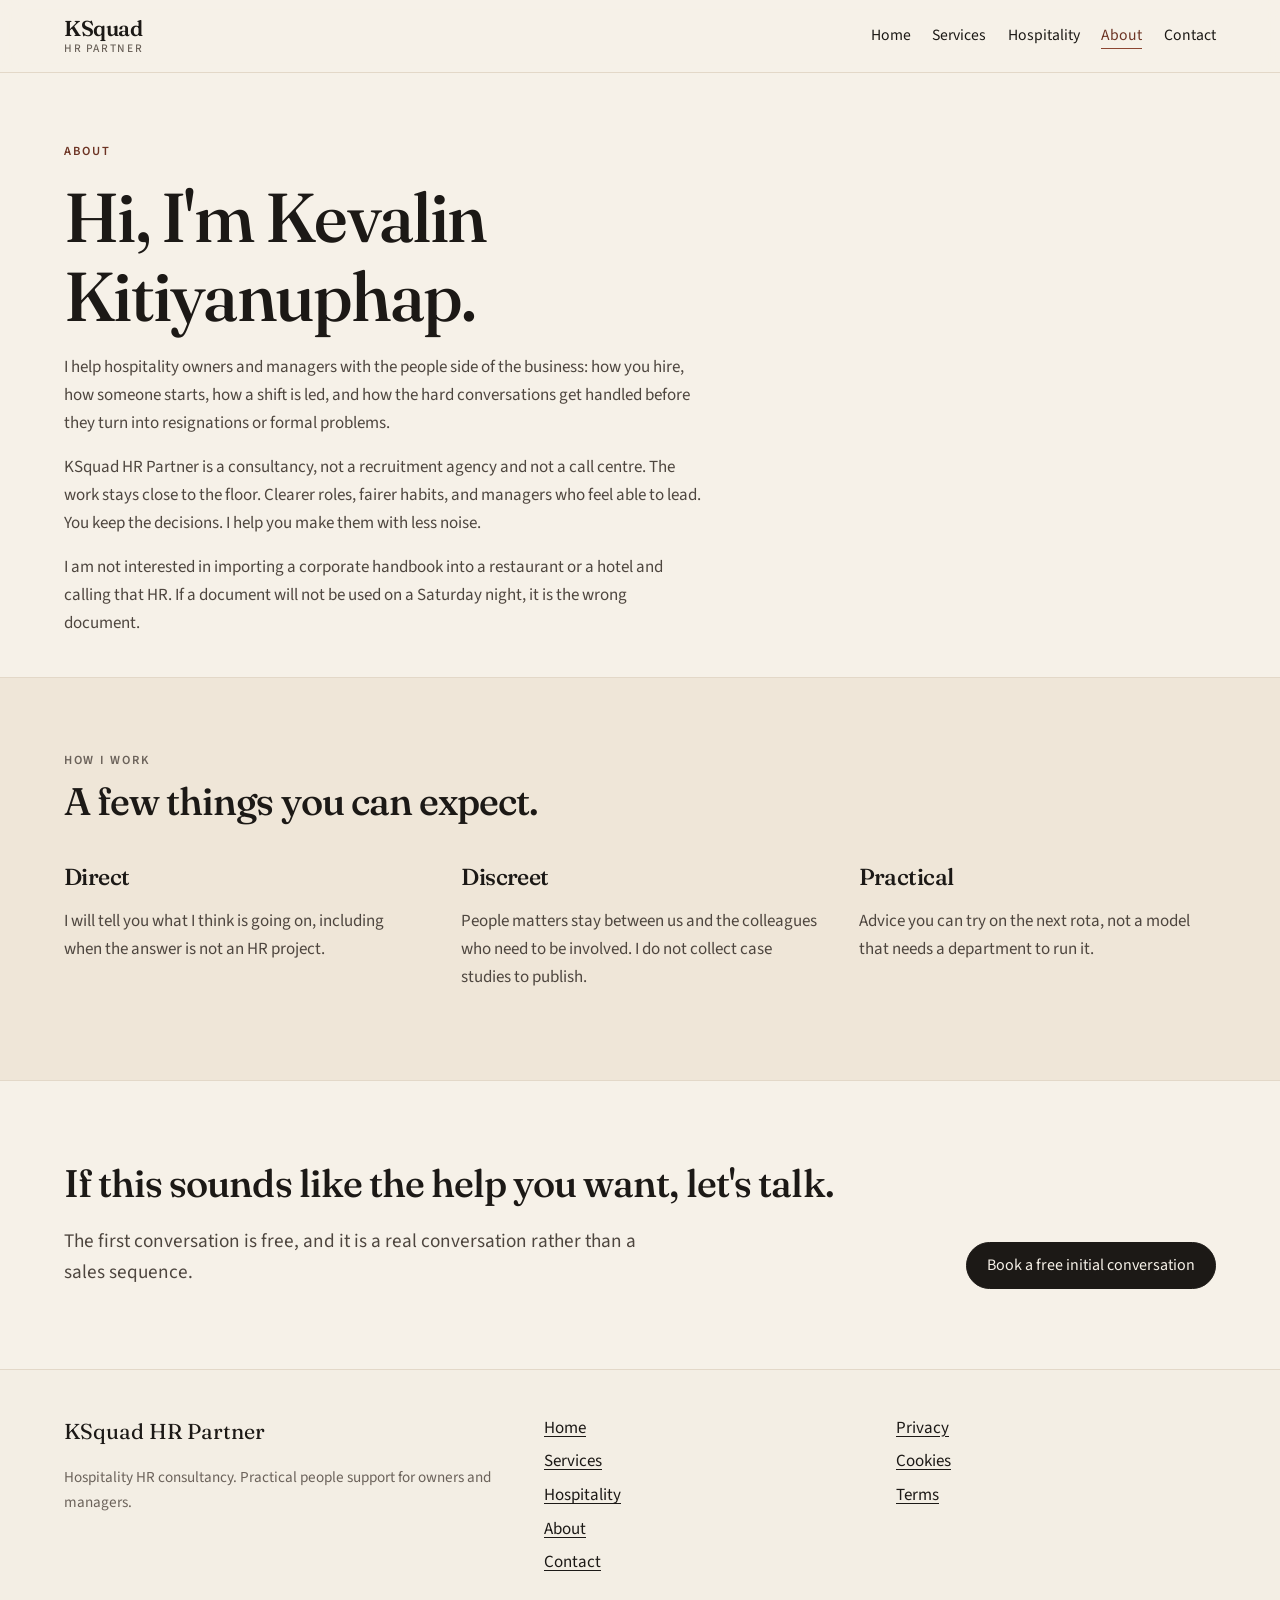
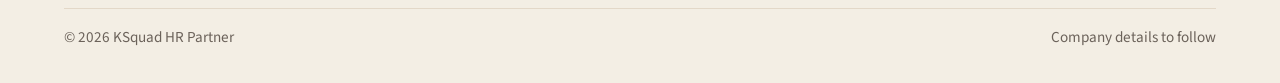
==== about.html @ db749e9b "Publish KSquad HR Partner marketing site Multi-page hospitality HR consultancy site for GitHub Pages" ====
<!DOCTYPE html>
<html lang="en">
<head>
  <meta charset="utf-8">
  <meta name="viewport" content="width=device-width, initial-scale=1">
  <title>About — KSquad HR Partner</title>
  <meta name="description" content="Kevalin Kitiyanuphap, founder of KSquad HR Partner, a hospitality HR consultancy.">
  <link rel="icon" href="favicon.svg" type="image/svg+xml">
  <link rel="preconnect" href="https://fonts.googleapis.com">
  <link rel="preconnect" href="https://fonts.gstatic.com" crossorigin>
  <link href="https://fonts.googleapis.com/css2?family=Fraunces:opsz,wght@9..144,520;9..144,560&family=Source+Sans+3:ital,wght@0,400;0,600;1,400&display=swap" rel="stylesheet">
  <link rel="stylesheet" href="css/styles.css">
</head>
<body>
<a class="skip" href="#content">Skip to content</a>
<header class="site-header">
  <div class="wrap header-inner">
    <a class="brand" href="index.html">KSquad <span>HR Partner</span></a>
    <button class="nav-toggle" type="button" aria-expanded="false" aria-controls="site-nav">Menu</button>
    <nav id="site-nav" class="site-nav" aria-label="Primary">
      <a href="index.html">Home</a>
      <a href="services.html">Services</a>
      <a href="hospitality.html">Hospitality</a>
      <a href="about.html" aria-current="page">About</a>
      <a href="contact.html">Contact</a>
    </nav>
  </div>
</header>
<main id="content">

<section class="page-hero">
  <div class="wrap">
    <p class="eyebrow">About</p>
    <h1>Hi, I'm Kevalin Kitiyanuphap.</h1>
    <div class="prose">
      <p>I help hospitality owners and managers with the people side of the business: how you hire, how someone starts, how a shift is led, and how the hard conversations get handled before they turn into resignations or formal problems.</p>
      <p>KSquad HR Partner is a consultancy, not a recruitment agency and not a call centre. The work stays close to the floor. Clearer roles, fairer habits, and managers who feel able to lead. You keep the decisions. I help you make them with less noise.</p>
      <p>I am not interested in importing a corporate handbook into a restaurant or a hotel and calling that HR. If a document will not be used on a Saturday night, it is the wrong document.</p>
    </div>
  </div>
</section>
<section class="section band">
  <div class="wrap">
    <p class="kicker">How I work</p>
    <h2>A few things you can expect.</h2>
    <div class="grid-3">
      <article class="card">
        <h3>Direct</h3>
        <p>I will tell you what I think is going on, including when the answer is not an HR project.</p>
      </article>
      <article class="card">
        <h3>Discreet</h3>
        <p>People matters stay between us and the colleagues who need to be involved. I do not collect case studies to publish.</p>
      </article>
      <article class="card">
        <h3>Practical</h3>
        <p>Advice you can try on the next rota, not a model that needs a department to run it.</p>
      </article>
    </div>
  </div>
</section>
<section class="close">
  <div class="wrap">
    <div>
      <h2>If this sounds like the help you want, let's talk.</h2>
      <p class="lede">The first conversation is free, and it is a real conversation rather than a sales sequence.</p>
    </div>
    <a class="btn btn-primary" href="contact.html">Book a free initial conversation</a>
  </div>
</section>

</main>
<footer class="site-footer">
  <div class="wrap footer-grid">
    <div>
      <p class="footer-brand">KSquad HR Partner</p>
      <p class="note">Hospitality HR consultancy. Practical people support for owners and managers.</p>
    </div>
    <nav aria-label="Footer">
      <a href="index.html">Home</a>
      <a href="services.html">Services</a>
      <a href="hospitality.html">Hospitality</a>
      <a href="about.html">About</a>
      <a href="contact.html">Contact</a>
    </nav>
    <nav aria-label="Legal">
      <a href="privacy.html">Privacy</a>
      <a href="cookies.html">Cookies</a>
      <a href="terms.html">Terms</a>
    </nav>
  </div>
  <div class="wrap footer-base">
    <p>© 2026 KSquad HR Partner</p>
    <p>Company details to follow</p>
  </div>
</footer>
<script src="js/site.js"></script>
</body>
</html>
---- css/styles.css ----
:root {
  --cream: #f6f1e8;
  --cream-deep: #efe6d8;
  --paper: #fffcf7;
  --ink: #1c1916;
  --ink-soft: #4e463f;
  --muted: #6b625a;
  --line: #e3d8c8;
  --accent: #8c4632;
  --accent-deep: #6d3424;
  --header: 4.5rem;
  --wrap: 72rem;
  --serif: "Fraunces", "Iowan Old Style", Palatino, "Palatino Linotype", serif;
  --sans: "Source Sans 3", "Segoe UI", Helvetica, Arial, sans-serif;
}

*,
*::before,
*::after { box-sizing: border-box; }

html { scroll-behavior: smooth; }

body {
  margin: 0;
  background: var(--cream);
  color: var(--ink);
  font-family: var(--sans);
  font-size: 1.0625rem;
  line-height: 1.65;
  font-weight: 400;
}

img { max-width: 100%; }

a { color: var(--accent-deep); text-underline-offset: 0.18em; }

a:hover { color: var(--accent); }

:focus-visible {
  outline: 2px solid var(--accent);
  outline-offset: 3px;
}

.skip {
  position: absolute;
  left: 1rem;
  top: -4rem;
  background: var(--ink);
  color: var(--cream);
  padding: 0.6rem 0.9rem;
  z-index: 20;
}

.skip:focus { top: 0.6rem; color: var(--cream); }

.wrap {
  width: min(var(--wrap), calc(100% - 2.5rem));
  margin-inline: auto;
}

.site-header {
  position: sticky;
  top: 0;
  z-index: 10;
  background: rgba(246, 241, 232, 0.92);
  backdrop-filter: blur(10px);
  border-bottom: 1px solid var(--line);
}

.header-inner {
  min-height: var(--header);
  display: flex;
  align-items: center;
  justify-content: space-between;
  gap: 1.5rem;
}

.brand {
  color: var(--ink);
  text-decoration: none;
  font-family: var(--serif);
  font-weight: 560;
  font-size: 1.35rem;
  letter-spacing: -0.02em;
  line-height: 1.1;
}

.brand span {
  display: block;
  font-family: var(--sans);
  font-weight: 500;
  font-size: 0.72rem;
  letter-spacing: 0.14em;
  text-transform: uppercase;
  color: var(--muted);
  margin-top: 0.15rem;
}

.nav-toggle {
  display: none;
  background: transparent;
  border: 1px solid var(--ink);
  color: var(--ink);
  font: inherit;
  font-size: 0.95rem;
  padding: 0.4rem 0.75rem;
  border-radius: 999px;
  cursor: pointer;
}

.site-nav {
  display: flex;
  gap: 1.35rem;
  align-items: center;
}

.site-nav a {
  color: var(--ink);
  text-decoration: none;
  font-size: 0.98rem;
}

.site-nav a:hover { color: var(--accent-deep); }

.site-nav a[aria-current="page"] {
  color: var(--accent-deep);
  box-shadow: inset 0 -1px 0 var(--accent);
}

main { display: block; }

.hero {
  padding: 5.5rem 0 4rem;
}

.eyebrow {
  font-size: 0.78rem;
  letter-spacing: 0.16em;
  text-transform: uppercase;
  color: var(--accent-deep);
  margin: 0 0 1rem;
  font-weight: 600;
}

h1, h2, h3 {
  font-family: var(--serif);
  font-weight: 520;
  letter-spacing: -0.025em;
  line-height: 1.15;
  margin: 0;
}

h1 { font-size: clamp(2.5rem, 5.4vw, 4.4rem); max-width: 16ch; }

h2 { font-size: clamp(1.8rem, 3vw, 2.6rem); }

h3 { font-size: 1.45rem; }

.lede {
  font-size: 1.2rem;
  color: var(--ink-soft);
  max-width: 38rem;
  margin: 1.25rem 0 0;
}

.actions {
  display: flex;
  flex-wrap: wrap;
  gap: 0.75rem 1rem;
  margin-top: 2rem;
}

.btn {
  display: inline-flex;
  align-items: center;
  justify-content: center;
  text-decoration: none;
  border-radius: 999px;
  padding: 0.8rem 1.25rem;
  font-size: 1rem;
  line-height: 1.2;
  border: 1px solid var(--ink);
  cursor: pointer;
  font-family: inherit;
}

.btn-primary {
  background: var(--ink);
  color: var(--cream);
}

.btn-primary:hover { background: var(--accent-deep); border-color: var(--accent-deep); color: #fff; }

.btn-ghost {
  background: transparent;
  color: var(--ink);
}

.btn-ghost:hover { background: var(--cream-deep); color: var(--ink); }

.section { padding: 4.5rem 0; }

.section-tight { padding-top: 0; }

.rule {
  border: 0;
  border-top: 1px solid var(--line);
  margin: 0;
}

.band {
  background: var(--cream-deep);
  border-block: 1px solid var(--line);
}

.paper {
  background: var(--paper);
  border-block: 1px solid var(--line);
}

.split {
  display: grid;
  grid-template-columns: 1fr 1.2fr;
  gap: 3rem 4rem;
  align-items: start;
}

.grid-3 {
  display: grid;
  grid-template-columns: repeat(3, 1fr);
  gap: 2rem 2.5rem;
  margin-top: 2.5rem;
}

.grid-2 {
  display: grid;
  grid-template-columns: 1fr 1fr;
  gap: 1.5rem 2.5rem;
  margin-top: 2.25rem;
}

.kicker {
  font-size: 0.78rem;
  letter-spacing: 0.14em;
  text-transform: uppercase;
  color: var(--muted);
  margin: 0 0 0.55rem;
  font-weight: 600;
}

.card h3 { margin-bottom: 0.55rem; }

.card p, .prose p { color: var(--ink-soft); }

.prose { max-width: 40rem; }

.prose p { margin: 1rem 0 0; }

.prose h2 { margin-top: 2.5rem; }

.list {
  margin: 1rem 0 0;
  padding: 0;
  list-style: none;
}

.list li {
  padding: 0.85rem 0;
  border-top: 1px solid var(--line);
  color: var(--ink-soft);
}

.list strong { color: var(--ink); font-weight: 600; }

.steps { margin: 2rem 0 0; padding: 0; list-style: none; counter-reset: step; }

.steps li {
  counter-increment: step;
  display: grid;
  grid-template-columns: auto 1fr;
  gap: 1.25rem;
  padding: 1.35rem 0;
  border-top: 1px solid var(--line);
}

.steps li::before {
  content: counter(step, decimal-leading-zero);
  font-family: var(--serif);
  font-size: 1.35rem;
  color: var(--accent);
  min-width: 2.2rem;
}

.faq { margin-top: 1.5rem; }

.faq details {
  border-top: 1px solid var(--line);
  padding: 1rem 0;
}

.faq details:last-child { border-bottom: 1px solid var(--line); }

.faq summary {
  cursor: pointer;
  font-weight: 600;
  color: var(--ink);
}

.faq details p { margin: 0.7rem 0 0; color: var(--ink-soft); max-width: 42rem; }

.close {
  padding: 5rem 0;
}

.close .wrap {
  display: flex;
  justify-content: space-between;
  align-items: end;
  gap: 2rem;
}

.page-hero { padding: 4.25rem 0 2.5rem; }

.page-hero h1 { max-width: 18ch; }

.service {
  padding: 1.6rem 0;
  border-top: 1px solid var(--line);
}

.service:last-of-type { border-bottom: 1px solid var(--line); }

.service p { margin: 0.45rem 0 0; color: var(--ink-soft); max-width: 40rem; }

form {
  display: grid;
  gap: 1rem;
  margin-top: 1.75rem;
  max-width: 36rem;
}

label { display: grid; gap: 0.35rem; font-weight: 600; font-size: 0.95rem; }

input, textarea {
  font: inherit;
  color: var(--ink);
  background: var(--paper);
  border: 1px solid #d5cbbd;
  border-radius: 0.4rem;
  padding: 0.7rem 0.8rem;
  width: 100%;
}

textarea { min-height: 9rem; resize: vertical; }

.confirm {
  margin-top: 1.25rem;
  padding: 1rem 1.1rem;
  background: var(--paper);
  border: 1px solid var(--line);
  max-width: 36rem;
}

.confirm[hidden] { display: none; }

.contact-links {
  margin-top: 2rem;
  display: grid;
  gap: 0.35rem;
}

.note { color: var(--muted); font-size: 0.95rem; }

.site-footer {
  border-top: 1px solid var(--line);
  padding: 2.75rem 0 2rem;
  background: #f3eee4;
}

.footer-grid {
  display: grid;
  grid-template-columns: 1.4fr 1fr 1fr;
  gap: 2rem;
}

.footer-brand {
  font-family: var(--serif);
  font-size: 1.35rem;
  margin: 0 0 0.4rem;
}

.site-footer nav {
  display: flex;
  flex-direction: column;
  gap: 0.35rem;
}

.site-footer a { color: var(--ink); }

.footer-base {
  display: flex;
  justify-content: space-between;
  gap: 1rem;
  flex-wrap: wrap;
  margin-top: 2rem;
  padding-top: 1rem;
  border-top: 1px solid var(--line);
  color: var(--muted);
  font-size: 0.95rem;
}

.footer-base p { margin: 0; }

@media (max-width: 800px) {
  .nav-toggle { display: inline-flex; }

  .site-nav {
    display: none;
    position: absolute;
    left: 0;
    right: 0;
    top: 100%;
    background: var(--cream);
    border-bottom: 1px solid var(--line);
    flex-direction: column;
    align-items: flex-start;
    padding: 0.75rem 1.25rem 1.1rem;
    gap: 0.7rem;
  }

  .site-nav.is-open { display: flex; }

  .split, .grid-3, .grid-2, .footer-grid, .close .wrap {
    grid-template-columns: 1fr;
    display: grid;
  }

  .hero { padding-top: 3.25rem; }

  h1 { max-width: none; }

  .close .wrap { align-items: start; }
}

@media (prefers-reduced-motion: reduce) {
  html { scroll-behavior: auto; }
}
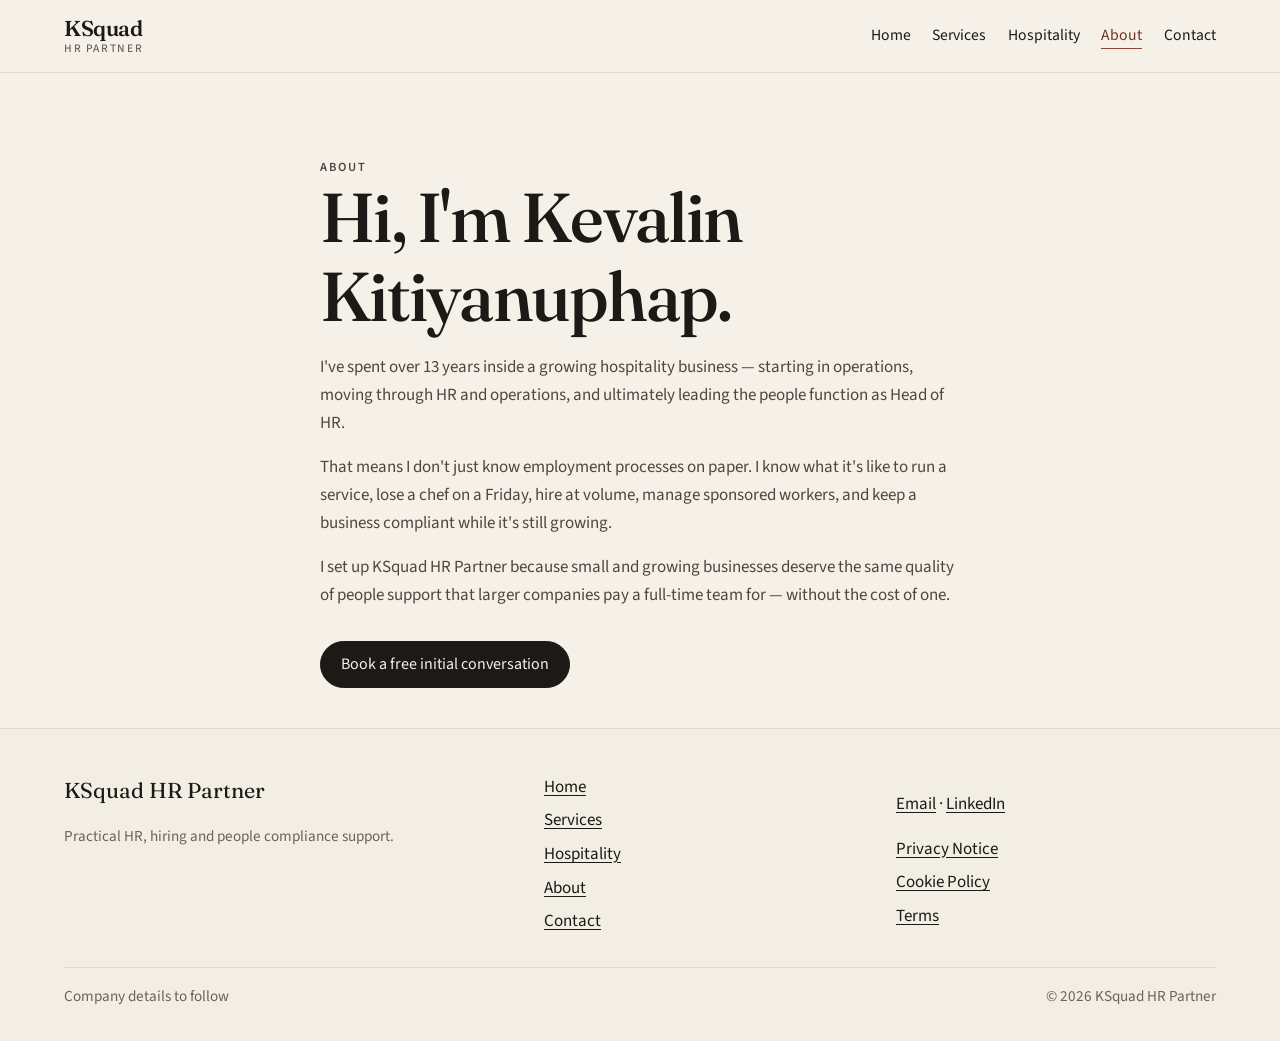
==== commit cd8397fd: "Replace page copy with the brief's exact lines Swap invented marketing text for the supplied headlin" ====
--- a/about.html
+++ b/about.html
@@ -4,7 +4,7 @@
   <meta charset="utf-8">
   <meta name="viewport" content="width=device-width, initial-scale=1">
   <title>About — KSquad HR Partner</title>
-  <meta name="description" content="Kevalin Kitiyanuphap, founder of KSquad HR Partner, a hospitality HR consultancy.">
+  <meta name="description" content="Hi, I'm Kevalin Kitiyanuphap. KSquad HR Partner.">
   <link rel="icon" href="favicon.svg" type="image/svg+xml">
   <link rel="preconnect" href="https://fonts.googleapis.com">
   <link rel="preconnect" href="https://fonts.gstatic.com" crossorigin>
@@ -29,43 +29,15 @@
 <main id="content">
 
 <section class="page-hero">
-  <div class="wrap">
+  <div class="wrap prose">
     <p class="eyebrow">About</p>
     <h1>Hi, I'm Kevalin Kitiyanuphap.</h1>
-    <div class="prose">
-      <p>I help hospitality owners and managers with the people side of the business: how you hire, how someone starts, how a shift is led, and how the hard conversations get handled before they turn into resignations or formal problems.</p>
-      <p>KSquad HR Partner is a consultancy, not a recruitment agency and not a call centre. The work stays close to the floor. Clearer roles, fairer habits, and managers who feel able to lead. You keep the decisions. I help you make them with less noise.</p>
-      <p>I am not interested in importing a corporate handbook into a restaurant or a hotel and calling that HR. If a document will not be used on a Saturday night, it is the wrong document.</p>
+    <p>I've spent over 13 years inside a growing hospitality business — starting in operations, moving through HR and operations, and ultimately leading the people function as Head of HR.</p>
+    <p>That means I don't just know employment processes on paper. I know what it's like to run a service, lose a chef on a Friday, hire at volume, manage sponsored workers, and keep a business compliant while it's still growing.</p>
+    <p>I set up KSquad HR Partner because small and growing businesses deserve the same quality of people support that larger companies pay a full-time team for — without the cost of one.</p>
+    <div class="actions">
+      <a class="btn btn-primary" href="contact.html">Book a free initial conversation</a>
     </div>
-  </div>
-</section>
-<section class="section band">
-  <div class="wrap">
-    <p class="kicker">How I work</p>
-    <h2>A few things you can expect.</h2>
-    <div class="grid-3">
-      <article class="card">
-        <h3>Direct</h3>
-        <p>I will tell you what I think is going on, including when the answer is not an HR project.</p>
-      </article>
-      <article class="card">
-        <h3>Discreet</h3>
-        <p>People matters stay between us and the colleagues who need to be involved. I do not collect case studies to publish.</p>
-      </article>
-      <article class="card">
-        <h3>Practical</h3>
-        <p>Advice you can try on the next rota, not a model that needs a department to run it.</p>
-      </article>
-    </div>
-  </div>
-</section>
-<section class="close">
-  <div class="wrap">
-    <div>
-      <h2>If this sounds like the help you want, let's talk.</h2>
-      <p class="lede">The first conversation is free, and it is a real conversation rather than a sales sequence.</p>
-    </div>
-    <a class="btn btn-primary" href="contact.html">Book a free initial conversation</a>
   </div>
 </section>
 
@@ -74,7 +46,7 @@
   <div class="wrap footer-grid">
     <div>
       <p class="footer-brand">KSquad HR Partner</p>
-      <p class="note">Hospitality HR consultancy. Practical people support for owners and managers.</p>
+      <p class="note">Practical HR, hiring and people compliance support.</p>
     </div>
     <nav aria-label="Footer">
       <a href="index.html">Home</a>
@@ -83,15 +55,18 @@
       <a href="about.html">About</a>
       <a href="contact.html">Contact</a>
     </nav>
-    <nav aria-label="Legal">
-      <a href="privacy.html">Privacy</a>
-      <a href="cookies.html">Cookies</a>
-      <a href="terms.html">Terms</a>
-    </nav>
+    <div>
+      <p><a href="mailto:hello@example.com">Email</a> · <a href="#">LinkedIn</a></p>
+      <nav aria-label="Legal">
+        <a href="privacy.html">Privacy Notice</a>
+        <a href="cookies.html">Cookie Policy</a>
+        <a href="terms.html">Terms</a>
+      </nav>
+    </div>
   </div>
   <div class="wrap footer-base">
+    <p>Company details to follow</p>
     <p>© 2026 KSquad HR Partner</p>
-    <p>Company details to follow</p>
   </div>
 </footer>
 <script src="js/site.js"></script>
--- a/css/styles.css
+++ b/css/styles.css
@@ -446,3 +446,5 @@
 @media (prefers-reduced-motion: reduce) {
   html { scroll-behavior: auto; }
 }
+
+.service, [id] { scroll-margin-top: 5.5rem; }
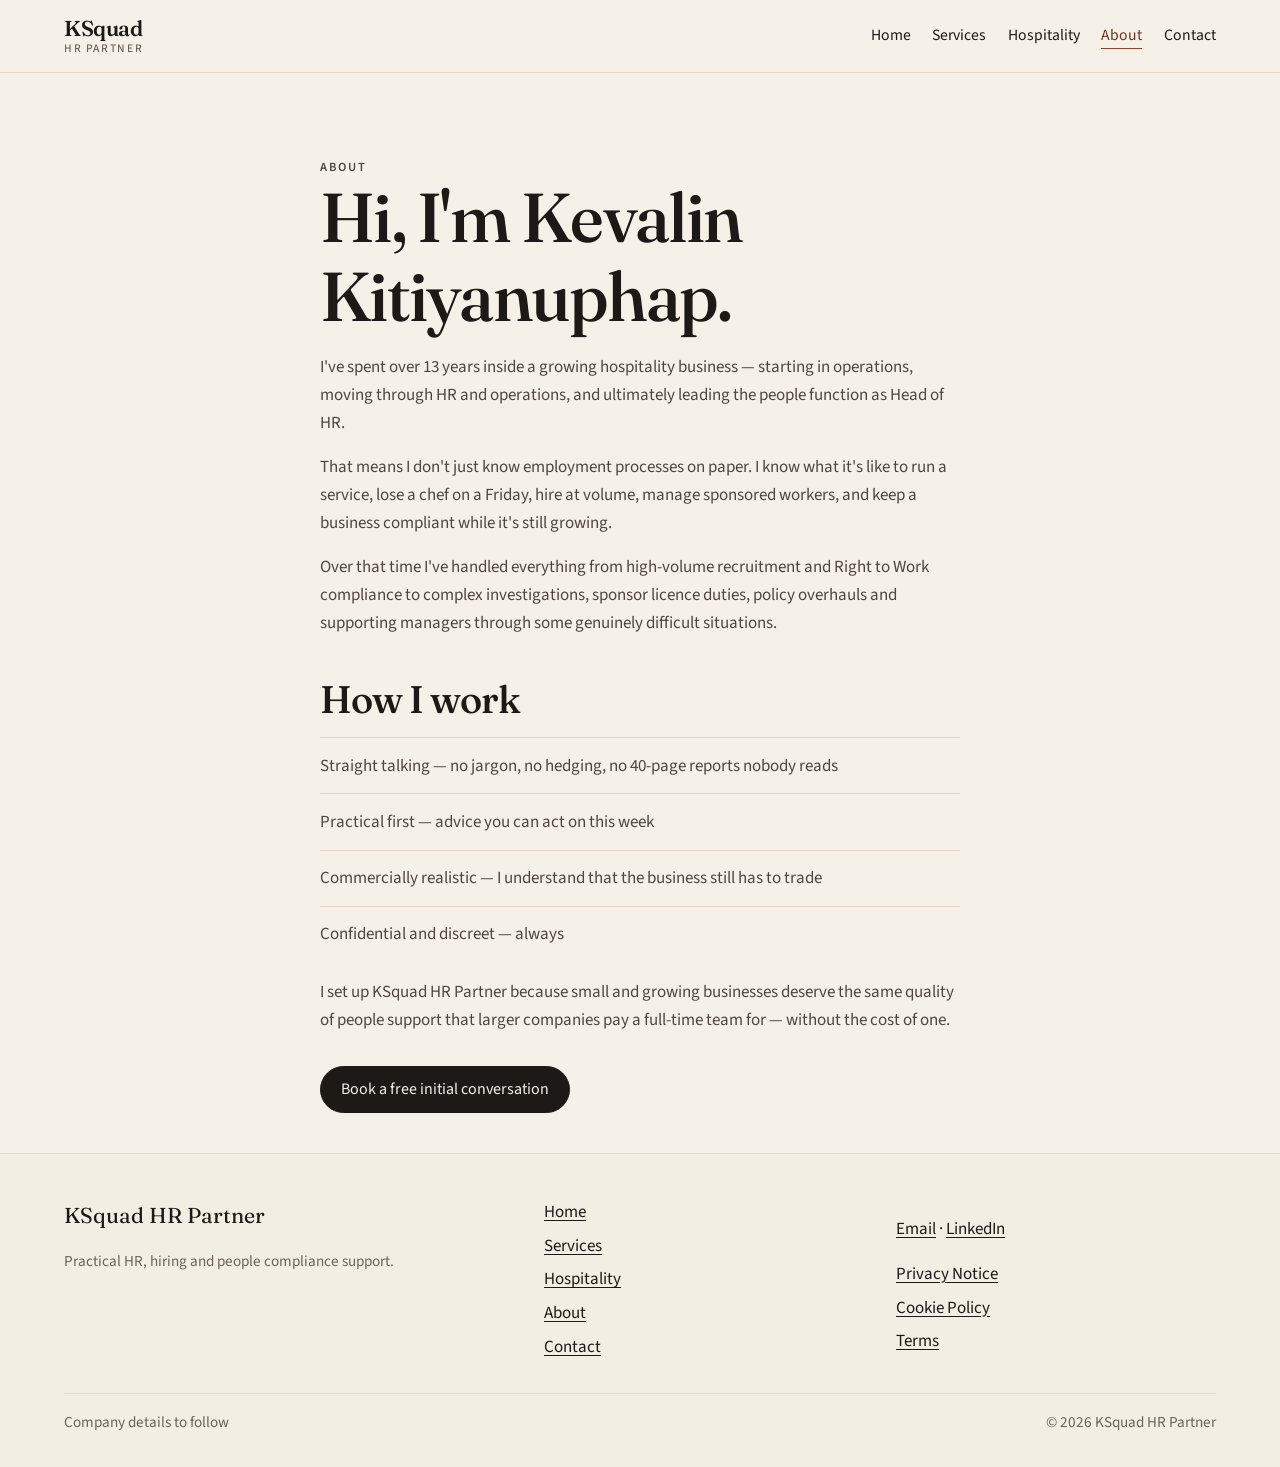
==== commit 10a67484: "Add the remaining brief copy verbatim Services lists and notes, FAQs, hospitality body, about how-I-" ====
--- a/about.html
+++ b/about.html
@@ -34,6 +34,14 @@
     <h1>Hi, I'm Kevalin Kitiyanuphap.</h1>
     <p>I've spent over 13 years inside a growing hospitality business — starting in operations, moving through HR and operations, and ultimately leading the people function as Head of HR.</p>
     <p>That means I don't just know employment processes on paper. I know what it's like to run a service, lose a chef on a Friday, hire at volume, manage sponsored workers, and keep a business compliant while it's still growing.</p>
+    <p>Over that time I've handled everything from high-volume recruitment and Right to Work compliance to complex investigations, sponsor licence duties, policy overhauls and supporting managers through some genuinely difficult situations.</p>
+    <h2>How I work</h2>
+    <ul class="list">
+      <li>Straight talking — no jargon, no hedging, no 40-page reports nobody reads</li>
+      <li>Practical first — advice you can act on this week</li>
+      <li>Commercially realistic — I understand that the business still has to trade</li>
+      <li>Confidential and discreet — always</li>
+    </ul>
     <p>I set up KSquad HR Partner because small and growing businesses deserve the same quality of people support that larger companies pay a full-time team for — without the cost of one.</p>
     <div class="actions">
       <a class="btn btn-primary" href="contact.html">Book a free initial conversation</a>
--- a/css/styles.css
+++ b/css/styles.css
@@ -342,7 +342,7 @@
 
 label { display: grid; gap: 0.35rem; font-weight: 600; font-size: 0.95rem; }
 
-input, textarea {
+input, textarea, select {
   font: inherit;
   color: var(--ink);
   background: var(--paper);
@@ -448,3 +448,6 @@
 }
 
 .service, [id] { scroll-margin-top: 5.5rem; }
+
+select { appearance: auto; }
+em { font-style: italic; }
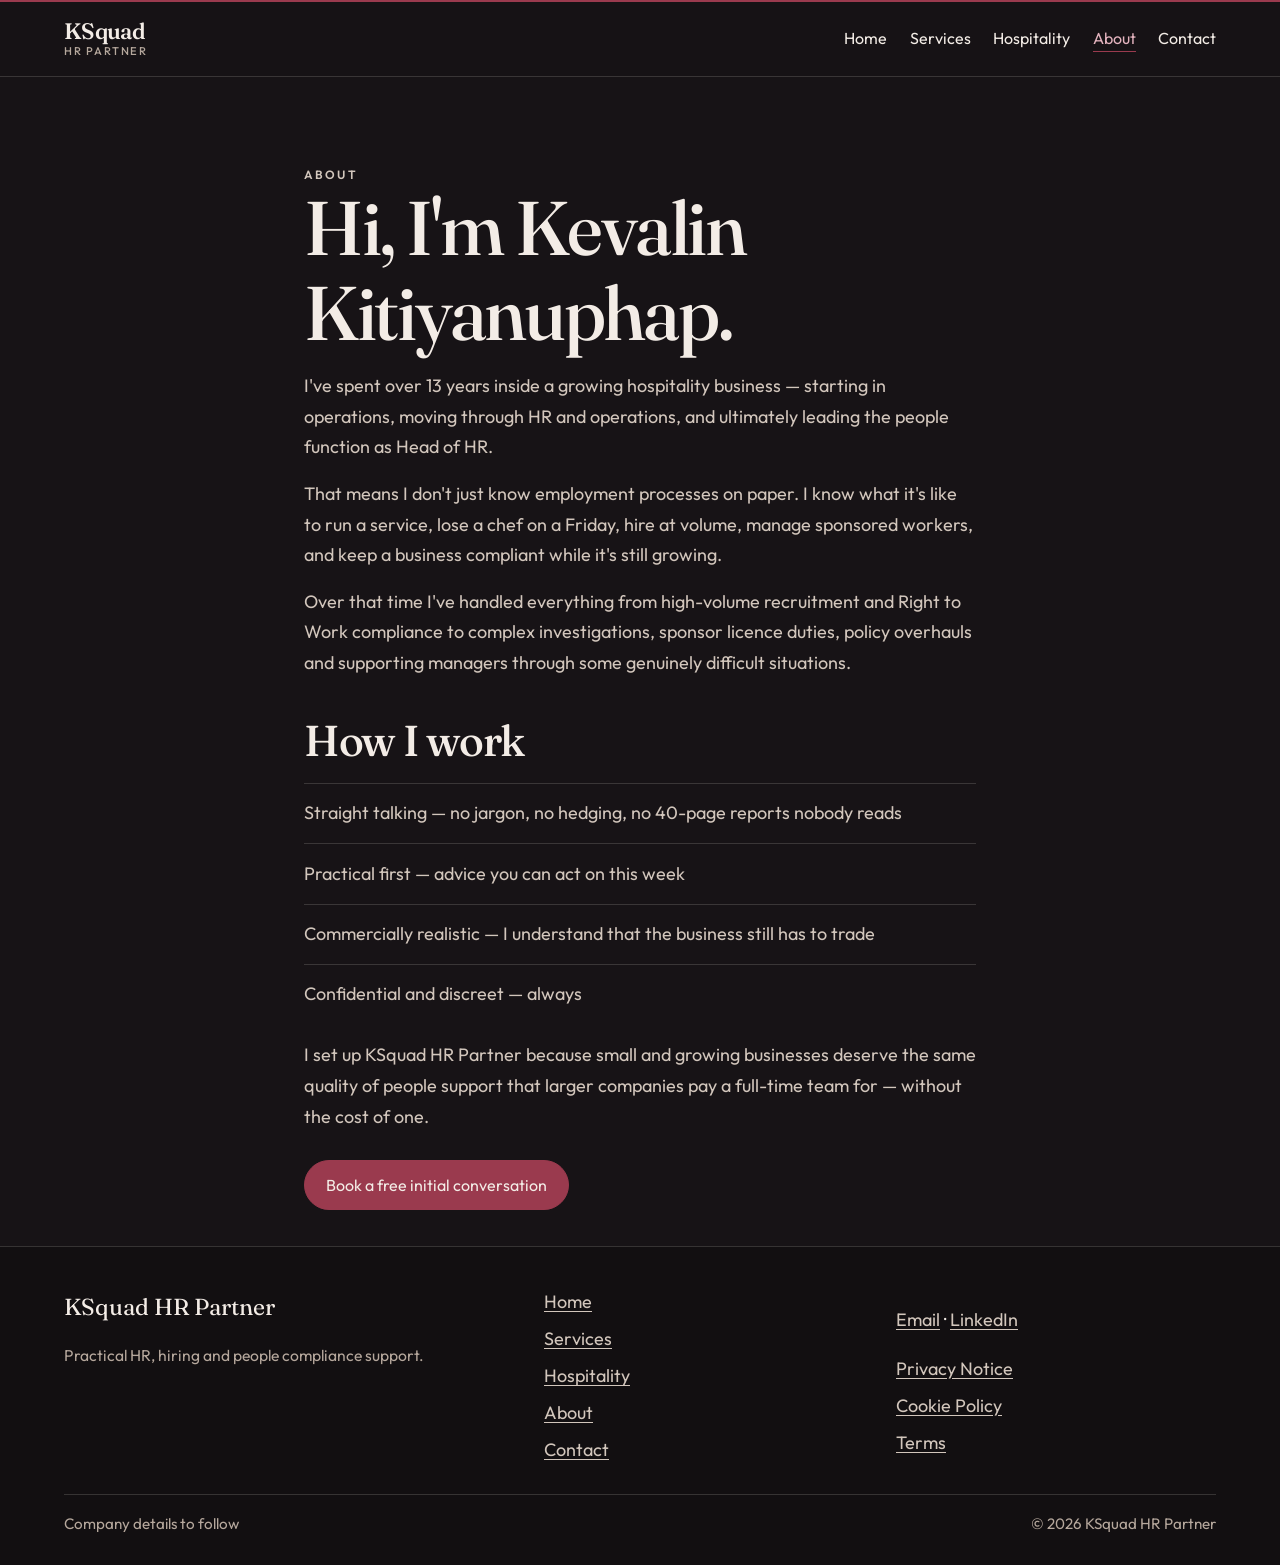
==== commit d721a58d: "Restyle the site in deep ink with a burgundy accent Replace the cream palette with warm off-white ty" ====
--- a/about.html
+++ b/about.html
@@ -8,7 +8,7 @@
   <link rel="icon" href="favicon.svg" type="image/svg+xml">
   <link rel="preconnect" href="https://fonts.googleapis.com">
   <link rel="preconnect" href="https://fonts.gstatic.com" crossorigin>
-  <link href="https://fonts.googleapis.com/css2?family=Fraunces:opsz,wght@9..144,520;9..144,560&family=Source+Sans+3:ital,wght@0,400;0,600;1,400&display=swap" rel="stylesheet">
+  <link href="https://fonts.googleapis.com/css2?family=Fraunces:opsz,wght@9..144,500;9..144,560&family=Outfit:wght@400;500;600&display=swap" rel="stylesheet">
   <link rel="stylesheet" href="css/styles.css">
 </head>
 <body>
--- a/css/styles.css
+++ b/css/styles.css
@@ -1,18 +1,18 @@
 
 :root {
-  --cream: #f6f1e8;
-  --cream-deep: #efe6d8;
-  --paper: #fffcf7;
-  --ink: #1c1916;
-  --ink-soft: #4e463f;
-  --muted: #6b625a;
-  --line: #e3d8c8;
-  --accent: #8c4632;
-  --accent-deep: #6d3424;
-  --header: 4.5rem;
+  --bg: #171316;
+  --bg-raised: #211b1f;
+  --bg-field: #2a2328;
+  --text: #f3ece6;
+  --text-soft: #d2c6bc;
+  --muted: #b5a79c;
+  --line: rgba(243, 236, 230, 0.16);
+  --accent: #9a3a4e;
+  --accent-soft: #e3b3be;
+  --header: 4.6rem;
   --wrap: 72rem;
   --serif: "Fraunces", "Iowan Old Style", Palatino, "Palatino Linotype", serif;
-  --sans: "Source Sans 3", "Segoe UI", Helvetica, Arial, sans-serif;
+  --sans: "Outfit", "Segoe UI", Helvetica, Arial, sans-serif;
 }
 
 *,
@@ -23,22 +23,22 @@
 
 body {
   margin: 0;
-  background: var(--cream);
-  color: var(--ink);
+  background: var(--bg);
+  color: var(--text);
   font-family: var(--sans);
-  font-size: 1.0625rem;
-  line-height: 1.65;
+  font-size: 1.125rem;
+  line-height: 1.7;
   font-weight: 400;
 }
 
 img { max-width: 100%; }
 
-a { color: var(--accent-deep); text-underline-offset: 0.18em; }
-
-a:hover { color: var(--accent); }
+a { color: var(--accent-soft); text-underline-offset: 0.18em; }
+
+a:hover { color: var(--text); }
 
 :focus-visible {
-  outline: 2px solid var(--accent);
+  outline: 2px solid var(--accent-soft);
   outline-offset: 3px;
 }
 
@@ -46,16 +46,16 @@
   position: absolute;
   left: 1rem;
   top: -4rem;
-  background: var(--ink);
-  color: var(--cream);
+  background: var(--text);
+  color: var(--bg);
   padding: 0.6rem 0.9rem;
   z-index: 20;
 }
 
-.skip:focus { top: 0.6rem; color: var(--cream); }
+.skip:focus { top: 0.6rem; }
 
 .wrap {
-  width: min(var(--wrap), calc(100% - 2.5rem));
+  width: min(var(--wrap), calc(100% - 1.5rem));
   margin-inline: auto;
 }
 
@@ -63,9 +63,16 @@
   position: sticky;
   top: 0;
   z-index: 10;
-  background: rgba(246, 241, 232, 0.92);
-  backdrop-filter: blur(10px);
+  background: rgba(23, 19, 22, 0.9);
+  backdrop-filter: blur(14px);
   border-bottom: 1px solid var(--line);
+}
+
+.site-header::before {
+  content: "";
+  display: block;
+  height: 2px;
+  background: var(--accent);
 }
 
 .header-inner {
@@ -73,102 +80,111 @@
   display: flex;
   align-items: center;
   justify-content: space-between;
-  gap: 1.5rem;
+  gap: 1rem;
 }
 
 .brand {
-  color: var(--ink);
+  color: var(--text);
   text-decoration: none;
   font-family: var(--serif);
   font-weight: 560;
-  font-size: 1.35rem;
-  letter-spacing: -0.02em;
-  line-height: 1.1;
+  font-size: 1.4rem;
+  letter-spacing: -0.03em;
+  line-height: 1.05;
 }
 
 .brand span {
   display: block;
   font-family: var(--sans);
   font-weight: 500;
-  font-size: 0.72rem;
-  letter-spacing: 0.14em;
+  font-size: 0.7rem;
+  letter-spacing: 0.16em;
   text-transform: uppercase;
   color: var(--muted);
-  margin-top: 0.15rem;
+  margin-top: 0.2rem;
 }
 
 .nav-toggle {
-  display: none;
+  display: inline-flex;
   background: transparent;
-  border: 1px solid var(--ink);
-  color: var(--ink);
+  border: 1px solid var(--line);
+  color: var(--text);
   font: inherit;
   font-size: 0.95rem;
-  padding: 0.4rem 0.75rem;
+  padding: 0.45rem 0.85rem;
   border-radius: 999px;
   cursor: pointer;
 }
 
 .site-nav {
-  display: flex;
-  gap: 1.35rem;
-  align-items: center;
-}
+  display: none;
+  position: absolute;
+  left: 0;
+  right: 0;
+  top: 100%;
+  background: var(--bg-raised);
+  border-bottom: 1px solid var(--line);
+  flex-direction: column;
+  align-items: flex-start;
+  padding: 0.85rem 1.15rem 1.15rem;
+  gap: 0.85rem;
+}
+
+.site-nav.is-open { display: flex; }
 
 .site-nav a {
-  color: var(--ink);
+  color: var(--text);
   text-decoration: none;
-  font-size: 0.98rem;
-}
-
-.site-nav a:hover { color: var(--accent-deep); }
+  font-size: 1.05rem;
+}
+
+.site-nav a:hover { color: var(--accent-soft); }
 
 .site-nav a[aria-current="page"] {
-  color: var(--accent-deep);
+  color: var(--accent-soft);
   box-shadow: inset 0 -1px 0 var(--accent);
 }
 
 main { display: block; }
 
-.hero {
-  padding: 5.5rem 0 4rem;
-}
+.hero { padding: 3.25rem 0 2.75rem; }
 
 .eyebrow {
-  font-size: 0.78rem;
-  letter-spacing: 0.16em;
+  font-size: 0.75rem;
+  letter-spacing: 0.18em;
   text-transform: uppercase;
-  color: var(--accent-deep);
+  color: var(--accent-soft);
   margin: 0 0 1rem;
   font-weight: 600;
 }
 
 h1, h2, h3 {
   font-family: var(--serif);
-  font-weight: 520;
-  letter-spacing: -0.025em;
-  line-height: 1.15;
+  font-weight: 500;
+  letter-spacing: -0.03em;
+  line-height: 1.12;
   margin: 0;
-}
-
-h1 { font-size: clamp(2.5rem, 5.4vw, 4.4rem); max-width: 16ch; }
-
-h2 { font-size: clamp(1.8rem, 3vw, 2.6rem); }
-
-h3 { font-size: 1.45rem; }
+  color: var(--text);
+}
+
+h1 { font-size: clamp(2.55rem, 12vw, 4.75rem); max-width: 12ch; }
+
+h2 { font-size: clamp(1.85rem, 7vw, 2.7rem); }
+
+h3 { font-size: 1.4rem; }
 
 .lede {
   font-size: 1.2rem;
-  color: var(--ink-soft);
+  color: var(--text-soft);
   max-width: 38rem;
-  margin: 1.25rem 0 0;
+  margin: 1.2rem 0 0;
 }
 
 .actions {
   display: flex;
   flex-wrap: wrap;
-  gap: 0.75rem 1rem;
-  margin-top: 2rem;
+  gap: 0.75rem;
+  margin-top: 1.75rem;
 }
 
 .btn {
@@ -177,29 +193,31 @@
   justify-content: center;
   text-decoration: none;
   border-radius: 999px;
-  padding: 0.8rem 1.25rem;
+  padding: 0.9rem 1.3rem;
   font-size: 1rem;
   line-height: 1.2;
-  border: 1px solid var(--ink);
+  border: 1px solid transparent;
   cursor: pointer;
   font-family: inherit;
 }
 
 .btn-primary {
-  background: var(--ink);
-  color: var(--cream);
-}
-
-.btn-primary:hover { background: var(--accent-deep); border-color: var(--accent-deep); color: #fff; }
+  background: var(--accent);
+  color: var(--text);
+  border-color: var(--accent);
+}
+
+.btn-primary:hover { background: #b24a60; border-color: #b24a60; color: var(--text); }
 
 .btn-ghost {
   background: transparent;
-  color: var(--ink);
-}
-
-.btn-ghost:hover { background: var(--cream-deep); color: var(--ink); }
-
-.section { padding: 4.5rem 0; }
+  color: var(--text);
+  border-color: var(--line);
+}
+
+.btn-ghost:hover { border-color: var(--accent-soft); color: var(--text); }
+
+.section { padding: 3.25rem 0; }
 
 .section-tight { padding-top: 0; }
 
@@ -210,39 +228,30 @@
 }
 
 .band {
-  background: var(--cream-deep);
+  background: var(--bg-raised);
   border-block: 1px solid var(--line);
 }
 
 .paper {
-  background: var(--paper);
+  background: var(--bg-raised);
   border-block: 1px solid var(--line);
 }
 
-.split {
+.split,
+.grid-3,
+.grid-2,
+.footer-grid,
+.close .wrap {
   display: grid;
-  grid-template-columns: 1fr 1.2fr;
-  gap: 3rem 4rem;
-  align-items: start;
-}
-
-.grid-3 {
-  display: grid;
-  grid-template-columns: repeat(3, 1fr);
-  gap: 2rem 2.5rem;
-  margin-top: 2.5rem;
-}
-
-.grid-2 {
-  display: grid;
-  grid-template-columns: 1fr 1fr;
-  gap: 1.5rem 2.5rem;
-  margin-top: 2.25rem;
-}
+  grid-template-columns: 1fr;
+  gap: 1.5rem;
+}
+
+.grid-3, .grid-2 { margin-top: 1.75rem; }
 
 .kicker {
-  font-size: 0.78rem;
-  letter-spacing: 0.14em;
+  font-size: 0.75rem;
+  letter-spacing: 0.16em;
   text-transform: uppercase;
   color: var(--muted);
   margin: 0 0 0.55rem;
@@ -251,36 +260,35 @@
 
 .card h3 { margin-bottom: 0.55rem; }
 
-.card p, .prose p { color: var(--ink-soft); }
-
-.prose { max-width: 40rem; }
+.card p, .prose p, .service p, .lede, .list li { color: var(--text-soft); }
+
+.prose { max-width: 42rem; }
 
 .prose p { margin: 1rem 0 0; }
 
-.prose h2 { margin-top: 2.5rem; }
+.prose h2 { margin-top: 2.4rem; }
 
 .list {
-  margin: 1rem 0 0;
+  margin: 1.1rem 0 0;
   padding: 0;
   list-style: none;
 }
 
 .list li {
-  padding: 0.85rem 0;
-  border-top: 1px solid var(--line);
-  color: var(--ink-soft);
-}
-
-.list strong { color: var(--ink); font-weight: 600; }
-
-.steps { margin: 2rem 0 0; padding: 0; list-style: none; counter-reset: step; }
+  padding: 0.9rem 0;
+  border-top: 1px solid var(--line);
+}
+
+.list strong { color: var(--text); font-weight: 600; }
+
+.steps { margin: 1.5rem 0 0; padding: 0; list-style: none; counter-reset: step; }
 
 .steps li {
   counter-increment: step;
   display: grid;
   grid-template-columns: auto 1fr;
-  gap: 1.25rem;
-  padding: 1.35rem 0;
+  gap: 1rem;
+  padding: 1.2rem 0;
   border-top: 1px solid var(--line);
 }
 
@@ -288,122 +296,136 @@
   content: counter(step, decimal-leading-zero);
   font-family: var(--serif);
   font-size: 1.35rem;
-  color: var(--accent);
-  min-width: 2.2rem;
-}
-
-.faq { margin-top: 1.5rem; }
-
-.faq details {
-  border-top: 1px solid var(--line);
+  color: var(--accent-soft);
+}
+
+.faq { margin-top: 1.25rem; }
+
+.faq p {
+  margin: 0;
   padding: 1rem 0;
-}
-
-.faq details:last-child { border-bottom: 1px solid var(--line); }
-
-.faq summary {
-  cursor: pointer;
+  border-top: 1px solid var(--line);
+  color: var(--text-soft);
+}
+
+.faq p:last-child { border-bottom: 1px solid var(--line); }
+
+.close { padding: 3.5rem 0; }
+
+.close .wrap { align-items: start; }
+
+.page-hero { padding: 2.75rem 0 1.5rem; }
+
+.page-hero h1 { max-width: 14ch; }
+
+.service {
+  padding: 1.75rem 0 1.4rem;
+  border-top: 1px solid var(--line);
+}
+
+.service:last-of-type { border-bottom: 1px solid var(--line); }
+
+.service h2 { margin-bottom: 0.7rem; }
+
+.service h3 {
+  margin-top: 1.35rem;
+  font-family: var(--sans);
+  font-size: 0.95rem;
   font-weight: 600;
-  color: var(--ink);
-}
-
-.faq details p { margin: 0.7rem 0 0; color: var(--ink-soft); max-width: 42rem; }
-
-.close {
-  padding: 5rem 0;
-}
-
-.close .wrap {
-  display: flex;
-  justify-content: space-between;
-  align-items: end;
-  gap: 2rem;
-}
-
-.page-hero { padding: 4.25rem 0 2.5rem; }
-
-.page-hero h1 { max-width: 18ch; }
-
-.service {
-  padding: 1.6rem 0;
-  border-top: 1px solid var(--line);
-}
-
-.service:last-of-type { border-bottom: 1px solid var(--line); }
-
-.service p { margin: 0.45rem 0 0; color: var(--ink-soft); max-width: 40rem; }
+  letter-spacing: 0.04em;
+}
+
+.service p { margin: 0.7rem 0 0; max-width: 42rem; }
+
+.service em { color: var(--text); }
 
 form {
   display: grid;
-  gap: 1rem;
+  gap: 1.15rem;
   margin-top: 1.75rem;
   max-width: 36rem;
 }
 
-label { display: grid; gap: 0.35rem; font-weight: 600; font-size: 0.95rem; }
+label {
+  display: flex;
+  flex-direction: column;
+  align-items: stretch;
+  gap: 0.45rem;
+  font-weight: 600;
+  font-size: 0.98rem;
+  color: var(--text);
+}
+
+label span { display: block; line-height: 1.35; }
 
 input, textarea, select {
+  display: block;
   font: inherit;
-  color: var(--ink);
-  background: var(--paper);
-  border: 1px solid #d5cbbd;
-  border-radius: 0.4rem;
-  padding: 0.7rem 0.8rem;
+  font-weight: 400;
+  color: var(--text);
+  background: var(--bg-field);
+  border: 1px solid rgba(243, 236, 230, 0.28);
+  border-radius: 0.7rem;
+  padding: 0.8rem 0.9rem;
   width: 100%;
+  min-height: 3.1rem;
 }
 
 textarea { min-height: 9rem; resize: vertical; }
+
+select { appearance: auto; }
+
+option { color: #1c1618; background: #f3ece6; }
 
 .confirm {
   margin-top: 1.25rem;
   padding: 1rem 1.1rem;
-  background: var(--paper);
+  background: var(--bg-raised);
   border: 1px solid var(--line);
+  border-radius: 0.7rem;
   max-width: 36rem;
+  color: var(--text-soft);
 }
 
 .confirm[hidden] { display: none; }
 
 .contact-links {
-  margin-top: 2rem;
+  margin-top: 1.75rem;
   display: grid;
-  gap: 0.35rem;
-}
-
-.note { color: var(--muted); font-size: 0.95rem; }
+  gap: 0.4rem;
+}
+
+.note { color: var(--muted); font-size: 0.98rem; }
 
 .site-footer {
   border-top: 1px solid var(--line);
-  padding: 2.75rem 0 2rem;
-  background: #f3eee4;
-}
-
-.footer-grid {
-  display: grid;
-  grid-template-columns: 1.4fr 1fr 1fr;
-  gap: 2rem;
+  padding: 2.5rem 0 1.75rem;
+  background: #120f11;
 }
 
 .footer-brand {
   font-family: var(--serif);
-  font-size: 1.35rem;
-  margin: 0 0 0.4rem;
+  font-size: 1.45rem;
+  margin: 0 0 0.35rem;
+  color: var(--text);
 }
 
 .site-footer nav {
   display: flex;
   flex-direction: column;
-  gap: 0.35rem;
-}
-
-.site-footer a { color: var(--ink); }
+  gap: 0.4rem;
+}
+
+.site-footer a { color: var(--text-soft); }
+
+.site-footer a:hover { color: var(--text); }
 
 .footer-base {
   display: flex;
   justify-content: space-between;
-  gap: 1rem;
+  gap: 0.75rem;
   flex-wrap: wrap;
-  margin-top: 2rem;
+  margin-top: 1.75rem;
   padding-top: 1rem;
   border-top: 1px solid var(--line);
   color: var(--muted);
@@ -412,42 +434,52 @@
 
 .footer-base p { margin: 0; }
 
-@media (max-width: 800px) {
-  .nav-toggle { display: inline-flex; }
-
-  .site-nav {
-    display: none;
-    position: absolute;
-    left: 0;
-    right: 0;
-    top: 100%;
-    background: var(--cream);
-    border-bottom: 1px solid var(--line);
-    flex-direction: column;
-    align-items: flex-start;
-    padding: 0.75rem 1.25rem 1.1rem;
-    gap: 0.7rem;
+.service, [id] { scroll-margin-top: 5.5rem; }
+
+em { font-style: italic; }
+
+@media (min-width: 840px) {
+  .wrap { width: min(var(--wrap), calc(100% - 3rem)); }
+
+  .nav-toggle { display: none; }
+
+  .site-nav,
+  .site-nav.is-open {
+    display: flex;
+    position: static;
+    flex-direction: row;
+    align-items: center;
+    gap: 1.4rem;
+    background: transparent;
+    border: 0;
+    padding: 0;
   }
 
-  .site-nav.is-open { display: flex; }
-
-  .split, .grid-3, .grid-2, .footer-grid, .close .wrap {
-    grid-template-columns: 1fr;
-    display: grid;
+  .site-nav a { font-size: 1rem; }
+
+  .hero { padding: 6rem 0 4.5rem; }
+
+  .section { padding: 5.25rem 0; }
+
+  .close { padding: 5.5rem 0; }
+
+  .page-hero { padding: 4.5rem 0 2.25rem; }
+
+  .split { grid-template-columns: 0.9fr 1.2fr; gap: 3rem 4rem; }
+
+  .grid-2 { grid-template-columns: 1fr 1fr; gap: 1.75rem 2.5rem; }
+
+  .grid-3 { grid-template-columns: repeat(3, 1fr); gap: 2rem 2.5rem; }
+
+  .footer-grid { grid-template-columns: 1.4fr 1fr 1fr; gap: 2rem; }
+
+  .close .wrap {
+    grid-template-columns: 1.4fr auto;
+    align-items: end;
+    gap: 2rem;
   }
-
-  .hero { padding-top: 3.25rem; }
-
-  h1 { max-width: none; }
-
-  .close .wrap { align-items: start; }
 }
 
 @media (prefers-reduced-motion: reduce) {
   html { scroll-behavior: auto; }
 }
-
-.service, [id] { scroll-margin-top: 5.5rem; }
-
-select { appearance: auto; }
-em { font-style: italic; }
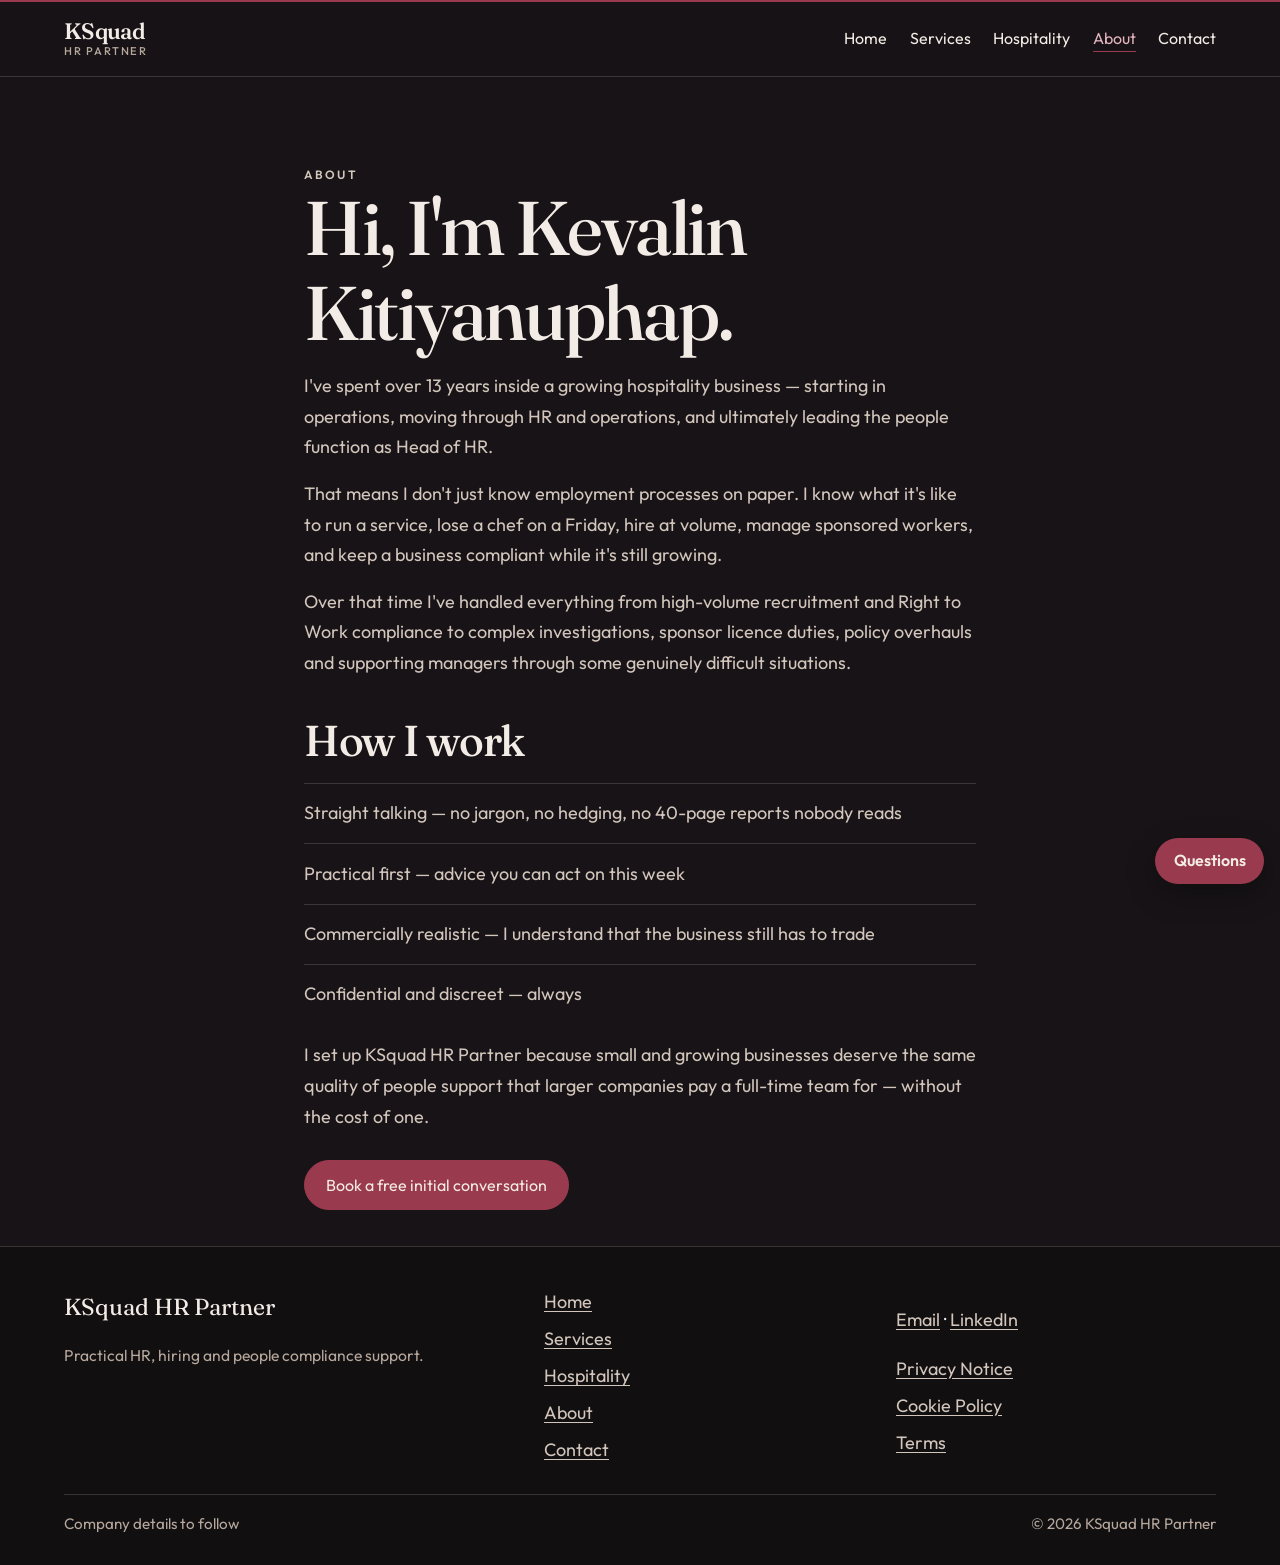
==== commit 226fec15: "Add a scripted FAQ chat on every page Answer from the existing site topics without an external API, " ====
--- a/about.html
+++ b/about.html
@@ -78,5 +78,6 @@
   </div>
 </footer>
 <script src="js/site.js"></script>
+<script src="js/chat.js"></script>
 </body>
 </html>
--- a/css/styles.css
+++ b/css/styles.css
@@ -483,3 +483,142 @@
 @media (prefers-reduced-motion: reduce) {
   html { scroll-behavior: auto; }
 }
+
+.chat-launcher {
+  position: fixed;
+  right: 1rem;
+  bottom: 1rem;
+  z-index: 30;
+  border: 0;
+  border-radius: 999px;
+  padding: 0.85rem 1.15rem;
+  background: #9a3a4e;
+  color: #f3ece6;
+  font: 600 1rem/1.2 Outfit, "Segoe UI", sans-serif;
+  cursor: pointer;
+  box-shadow: 0 10px 30px rgba(0, 0, 0, 0.28);
+}
+
+.chat-launcher:hover { background: #b24a60; }
+
+.chat-panel {
+  position: fixed;
+  right: 1rem;
+  bottom: 4.6rem;
+  z-index: 30;
+  width: min(24rem, calc(100% - 2rem));
+  max-height: min(34rem, calc(100dvh - 6.5rem));
+  display: none;
+  flex-direction: column;
+  background: #211b1f;
+  color: #f3ece6;
+  border: 1px solid rgba(243, 236, 230, 0.16);
+  border-radius: 1.1rem;
+  overflow: hidden;
+  box-shadow: 0 18px 50px rgba(0, 0, 0, 0.4);
+}
+
+.chat-panel.is-open { display: flex; }
+
+.chat-head {
+  display: flex;
+  justify-content: space-between;
+  gap: 1rem;
+  align-items: flex-start;
+  padding: 0.9rem 1rem 0.75rem;
+  border-bottom: 1px solid rgba(243, 236, 230, 0.16);
+}
+
+.chat-head p { margin: 0; }
+
+.chat-kicker {
+  font-size: 0.72rem;
+  letter-spacing: 0.14em;
+  text-transform: uppercase;
+  color: #e3b3be;
+  font-weight: 600;
+}
+
+.chat-title {
+  font-family: Fraunces, Palatino, serif;
+  font-size: 1.25rem;
+  margin: 0.15rem 0 0;
+}
+
+.chat-close {
+  background: transparent;
+  color: #f3ece6;
+  border: 1px solid rgba(243, 236, 230, 0.2);
+  border-radius: 999px;
+  padding: 0.25rem 0.6rem;
+  font: inherit;
+  cursor: pointer;
+}
+
+.chat-log {
+  flex: 1;
+  overflow: auto;
+  padding: 0.9rem 1rem;
+  display: flex;
+  flex-direction: column;
+  gap: 0.65rem;
+}
+
+.chat-msg {
+  margin: 0;
+  max-width: 95%;
+  padding: 0.7rem 0.8rem;
+  border-radius: 0.85rem;
+  line-height: 1.45;
+  font-size: 0.98rem;
+}
+
+.chat-msg-bot {
+  background: #2a2328;
+  color: #f3ece6;
+  align-self: flex-start;
+}
+
+.chat-msg-user {
+  background: #9a3a4e;
+  color: #f3ece6;
+  align-self: flex-end;
+}
+
+.chat-go {
+  display: inline-flex;
+  margin-top: 0.65rem;
+  text-decoration: none;
+  background: #f3ece6;
+  color: #171316;
+  border-radius: 999px;
+  padding: 0.55rem 0.85rem;
+  font-weight: 600;
+}
+
+.chat-go:hover { color: #171316; background: #fff; }
+
+.chat-form {
+  display: flex;
+  gap: 0.45rem;
+  padding: 0.75rem;
+  border-top: 1px solid rgba(243, 236, 230, 0.16);
+}
+
+.chat-form input {
+  min-height: 2.8rem;
+  background: #2a2328;
+  color: #f3ece6;
+  border: 1px solid rgba(243, 236, 230, 0.28);
+  border-radius: 0.7rem;
+}
+
+.chat-form button {
+  border: 0;
+  border-radius: 0.7rem;
+  background: #9a3a4e;
+  color: #f3ece6;
+  font: 600 0.95rem/1 Outfit, sans-serif;
+  padding: 0 0.9rem;
+  cursor: pointer;
+}
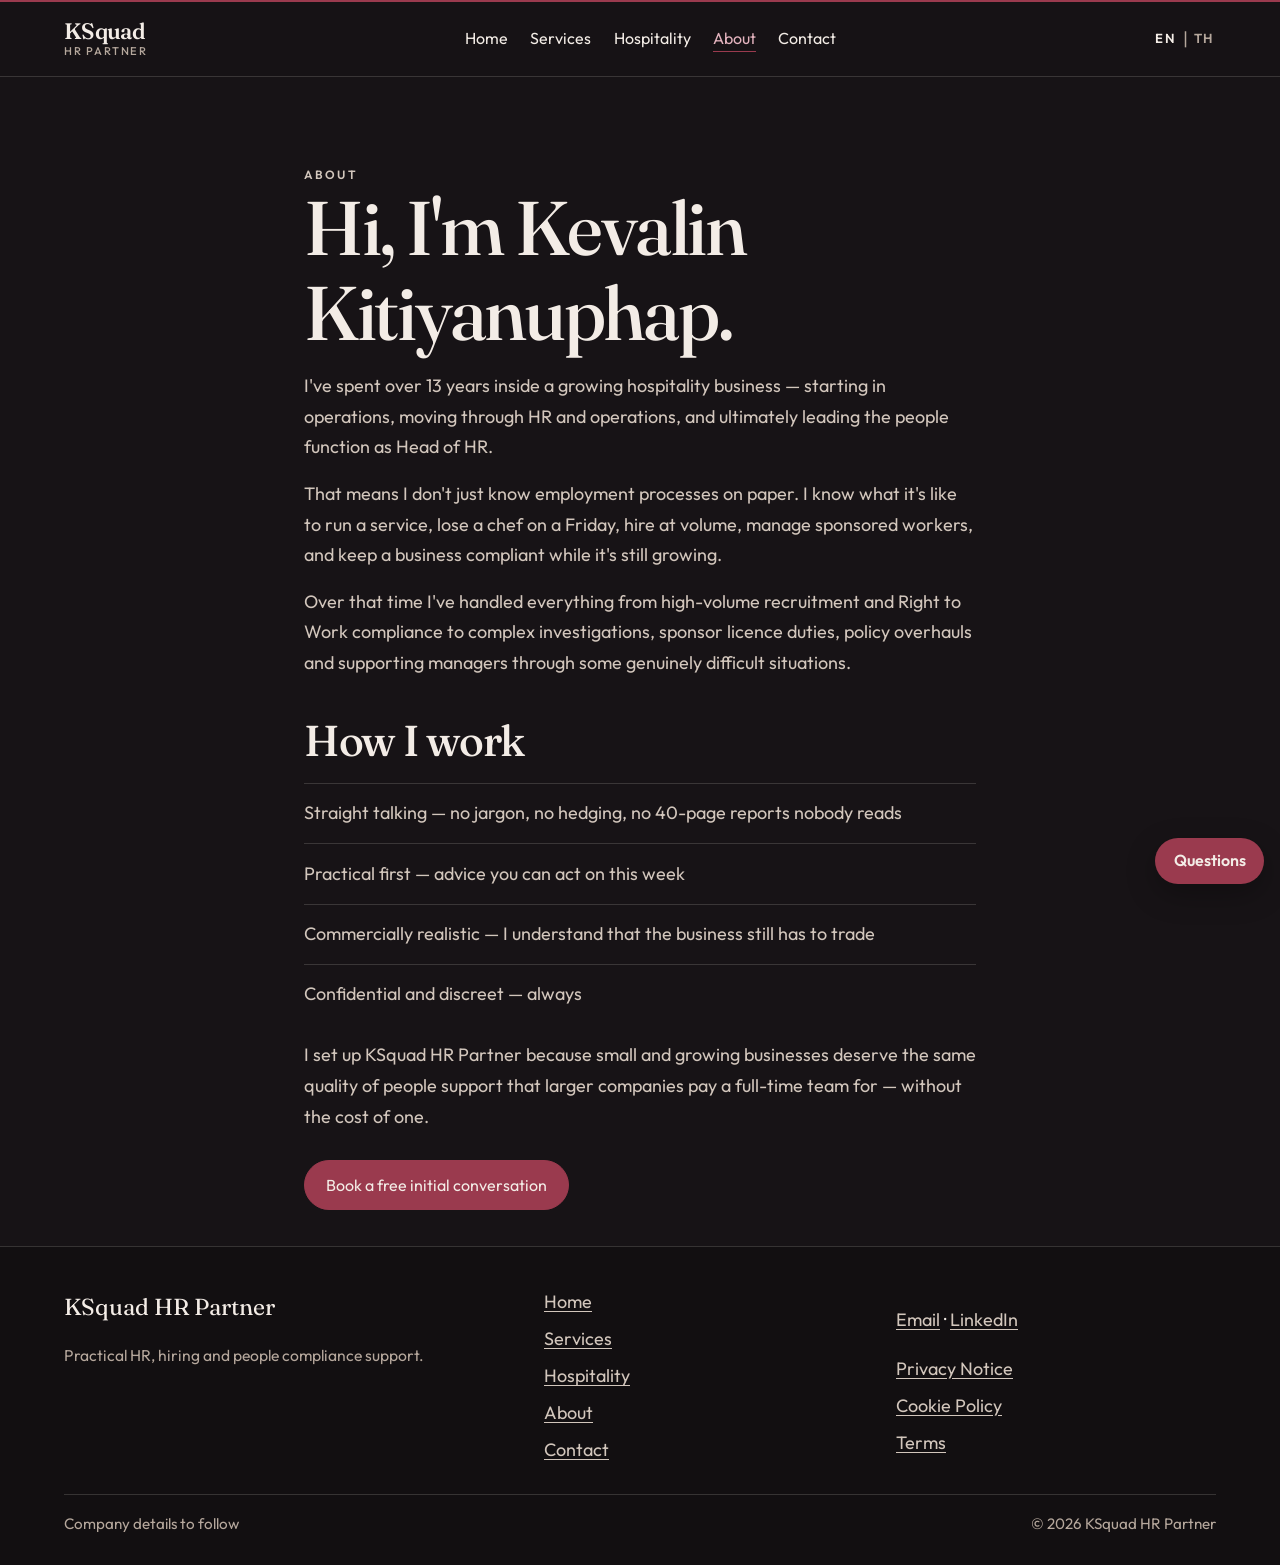
==== commit cbbaebd3: "Add an English and Thai language switch Keep the existing English copy in the pages, and apply a Tha" ====
--- a/about.html
+++ b/about.html
@@ -3,48 +3,55 @@
 <head>
   <meta charset="utf-8">
   <meta name="viewport" content="width=device-width, initial-scale=1">
-  <title>About — KSquad HR Partner</title>
-  <meta name="description" content="Hi, I'm Kevalin Kitiyanuphap. KSquad HR Partner.">
+  <title data-i18n="title.about">About — KSquad HR Partner</title>
+  <meta name="description" content="Hi, I'm Kevalin Kitiyanuphap. KSquad HR Partner." data-i18n-attr="content:meta.about">
   <link rel="icon" href="favicon.svg" type="image/svg+xml">
   <link rel="preconnect" href="https://fonts.googleapis.com">
   <link rel="preconnect" href="https://fonts.gstatic.com" crossorigin>
-  <link href="https://fonts.googleapis.com/css2?family=Fraunces:opsz,wght@9..144,500;9..144,560&family=Outfit:wght@400;500;600&display=swap" rel="stylesheet">
+  <link href="https://fonts.googleapis.com/css2?family=Fraunces:opsz,wght@9..144,500;9..144,560&family=Outfit:wght@400;500;600&family=Sarabun:wght@400;600&display=swap" rel="stylesheet">
   <link rel="stylesheet" href="css/styles.css">
 </head>
 <body>
-<a class="skip" href="#content">Skip to content</a>
+<a class="skip" href="#content" data-i18n="skip">Skip to content</a>
 <header class="site-header">
   <div class="wrap header-inner">
     <a class="brand" href="index.html">KSquad <span>HR Partner</span></a>
-    <button class="nav-toggle" type="button" aria-expanded="false" aria-controls="site-nav">Menu</button>
-    <nav id="site-nav" class="site-nav" aria-label="Primary">
-      <a href="index.html">Home</a>
-      <a href="services.html">Services</a>
-      <a href="hospitality.html">Hospitality</a>
-      <a href="about.html" aria-current="page">About</a>
-      <a href="contact.html">Contact</a>
+    <nav id="site-nav" class="site-nav" aria-label="Primary" data-i18n-attr="aria-label:nav.primary">
+      <a href="index.html" data-i18n="nav.home">Home</a>
+      <a href="services.html" data-i18n="nav.services">Services</a>
+      <a href="hospitality.html" data-i18n="nav.hospitality">Hospitality</a>
+      <a href="about.html" aria-current="page" data-i18n="nav.about">About</a>
+      <a href="contact.html" data-i18n="nav.contact">Contact</a>
     </nav>
+    <div class="header-tools">
+      <div class="lang-switch" role="group" aria-label="Language" data-i18n-attr="aria-label:ui.language">
+        <button type="button" data-set-lang="en" aria-pressed="true">EN</button>
+        <span aria-hidden="true">|</span>
+        <button type="button" data-set-lang="th" aria-pressed="false">TH</button>
+      </div>
+      <button class="nav-toggle" type="button" aria-expanded="false" aria-controls="site-nav" data-i18n="nav.menu">Menu</button>
+    </div>
   </div>
 </header>
 <main id="content">
 
 <section class="page-hero">
   <div class="wrap prose">
-    <p class="eyebrow">About</p>
-    <h1>Hi, I'm Kevalin Kitiyanuphap.</h1>
-    <p>I've spent over 13 years inside a growing hospitality business — starting in operations, moving through HR and operations, and ultimately leading the people function as Head of HR.</p>
-    <p>That means I don't just know employment processes on paper. I know what it's like to run a service, lose a chef on a Friday, hire at volume, manage sponsored workers, and keep a business compliant while it's still growing.</p>
-    <p>Over that time I've handled everything from high-volume recruitment and Right to Work compliance to complex investigations, sponsor licence duties, policy overhauls and supporting managers through some genuinely difficult situations.</p>
-    <h2>How I work</h2>
+    <p class="eyebrow" data-i18n="nav.about">About</p>
+    <h1 data-i18n="about.h1">Hi, I'm Kevalin Kitiyanuphap.</h1>
+    <p data-i18n="about.p1">I've spent over 13 years inside a growing hospitality business — starting in operations, moving through HR and operations, and ultimately leading the people function as Head of HR.</p>
+    <p data-i18n="about.p2">That means I don't just know employment processes on paper. I know what it's like to run a service, lose a chef on a Friday, hire at volume, manage sponsored workers, and keep a business compliant while it's still growing.</p>
+    <p data-i18n="about.p3">Over that time I've handled everything from high-volume recruitment and Right to Work compliance to complex investigations, sponsor licence duties, policy overhauls and supporting managers through some genuinely difficult situations.</p>
+    <h2 data-i18n="about.how">How I work</h2>
     <ul class="list">
-      <li>Straight talking — no jargon, no hedging, no 40-page reports nobody reads</li>
-      <li>Practical first — advice you can act on this week</li>
-      <li>Commercially realistic — I understand that the business still has to trade</li>
-      <li>Confidential and discreet — always</li>
+      <li data-i18n="about.w1">Straight talking — no jargon, no hedging, no 40-page reports nobody reads</li>
+      <li data-i18n="about.w2">Practical first — advice you can act on this week</li>
+      <li data-i18n="about.w3">Commercially realistic — I understand that the business still has to trade</li>
+      <li data-i18n="about.w4">Confidential and discreet — always</li>
     </ul>
-    <p>I set up KSquad HR Partner because small and growing businesses deserve the same quality of people support that larger companies pay a full-time team for — without the cost of one.</p>
+    <p data-i18n="about.p4">I set up KSquad HR Partner because small and growing businesses deserve the same quality of people support that larger companies pay a full-time team for — without the cost of one.</p>
     <div class="actions">
-      <a class="btn btn-primary" href="contact.html">Book a free initial conversation</a>
+      <a class="btn btn-primary" href="contact.html" data-i18n="cta.book">Book a free initial conversation</a>
     </div>
   </div>
 </section>
@@ -54,29 +61,30 @@
   <div class="wrap footer-grid">
     <div>
       <p class="footer-brand">KSquad HR Partner</p>
-      <p class="note">Practical HR, hiring and people compliance support.</p>
+      <p class="note" data-i18n="footer.tagline">Practical HR, hiring and people compliance support.</p>
     </div>
-    <nav aria-label="Footer">
-      <a href="index.html">Home</a>
-      <a href="services.html">Services</a>
-      <a href="hospitality.html">Hospitality</a>
-      <a href="about.html">About</a>
-      <a href="contact.html">Contact</a>
+    <nav aria-label="Footer" data-i18n-attr="aria-label:nav.footer">
+      <a href="index.html" data-i18n="nav.home">Home</a>
+      <a href="services.html" data-i18n="nav.services">Services</a>
+      <a href="hospitality.html" data-i18n="nav.hospitality">Hospitality</a>
+      <a href="about.html" data-i18n="nav.about">About</a>
+      <a href="contact.html" data-i18n="nav.contact">Contact</a>
     </nav>
     <div>
-      <p><a href="mailto:hello@example.com">Email</a> · <a href="#">LinkedIn</a></p>
-      <nav aria-label="Legal">
-        <a href="privacy.html">Privacy Notice</a>
-        <a href="cookies.html">Cookie Policy</a>
-        <a href="terms.html">Terms</a>
+      <p><a href="mailto:hello@example.com" data-i18n="footer.email">Email</a> · <a href="#">LinkedIn</a></p>
+      <nav aria-label="Legal" data-i18n-attr="aria-label:nav.legal">
+        <a href="privacy.html" data-i18n="footer.privacy">Privacy Notice</a>
+        <a href="cookies.html" data-i18n="footer.cookies">Cookie Policy</a>
+        <a href="terms.html" data-i18n="eye.terms">Terms</a>
       </nav>
     </div>
   </div>
   <div class="wrap footer-base">
-    <p>Company details to follow</p>
+    <p data-i18n="footer.company">Company details to follow</p>
     <p>© 2026 KSquad HR Partner</p>
   </div>
 </footer>
+<script src="js/i18n.js"></script>
 <script src="js/site.js"></script>
 <script src="js/chat.js"></script>
 </body>
--- a/css/styles.css
+++ b/css/styles.css
@@ -622,3 +622,54 @@
   padding: 0 0.9rem;
   cursor: pointer;
 }
+
+.header-tools {
+  display: flex;
+  align-items: center;
+  gap: 0.65rem;
+}
+
+.lang-switch {
+  display: inline-flex;
+  align-items: center;
+  gap: 0.28rem;
+}
+
+.lang-switch button {
+  background: transparent;
+  border: 0;
+  color: var(--muted);
+  font: 600 0.82rem/1 var(--sans);
+  letter-spacing: 0.12em;
+  cursor: pointer;
+  padding: 0.35rem 0.12rem;
+}
+
+.lang-switch button[aria-pressed="true"] { color: var(--text); }
+
+.lang-switch span { color: var(--muted); }
+
+html[lang="th"] body,
+html[lang="th"] button,
+html[lang="th"] input,
+html[lang="th"] textarea,
+html[lang="th"] select {
+  font-family: "Sarabun", var(--sans);
+  line-height: 1.85;
+}
+
+html[lang="th"] h1,
+html[lang="th"] h2,
+html[lang="th"] h3,
+html[lang="th"] .brand,
+html[lang="th"] .footer-brand,
+html[lang="th"] .chat-title {
+  font-family: "Sarabun", var(--serif);
+  font-weight: 600;
+  letter-spacing: 0;
+}
+
+html[lang="th"] h1,
+html[lang="th"] .page-hero h1 { max-width: 22ch; }
+
+.chat-go { margin-top: 0.7rem; }
